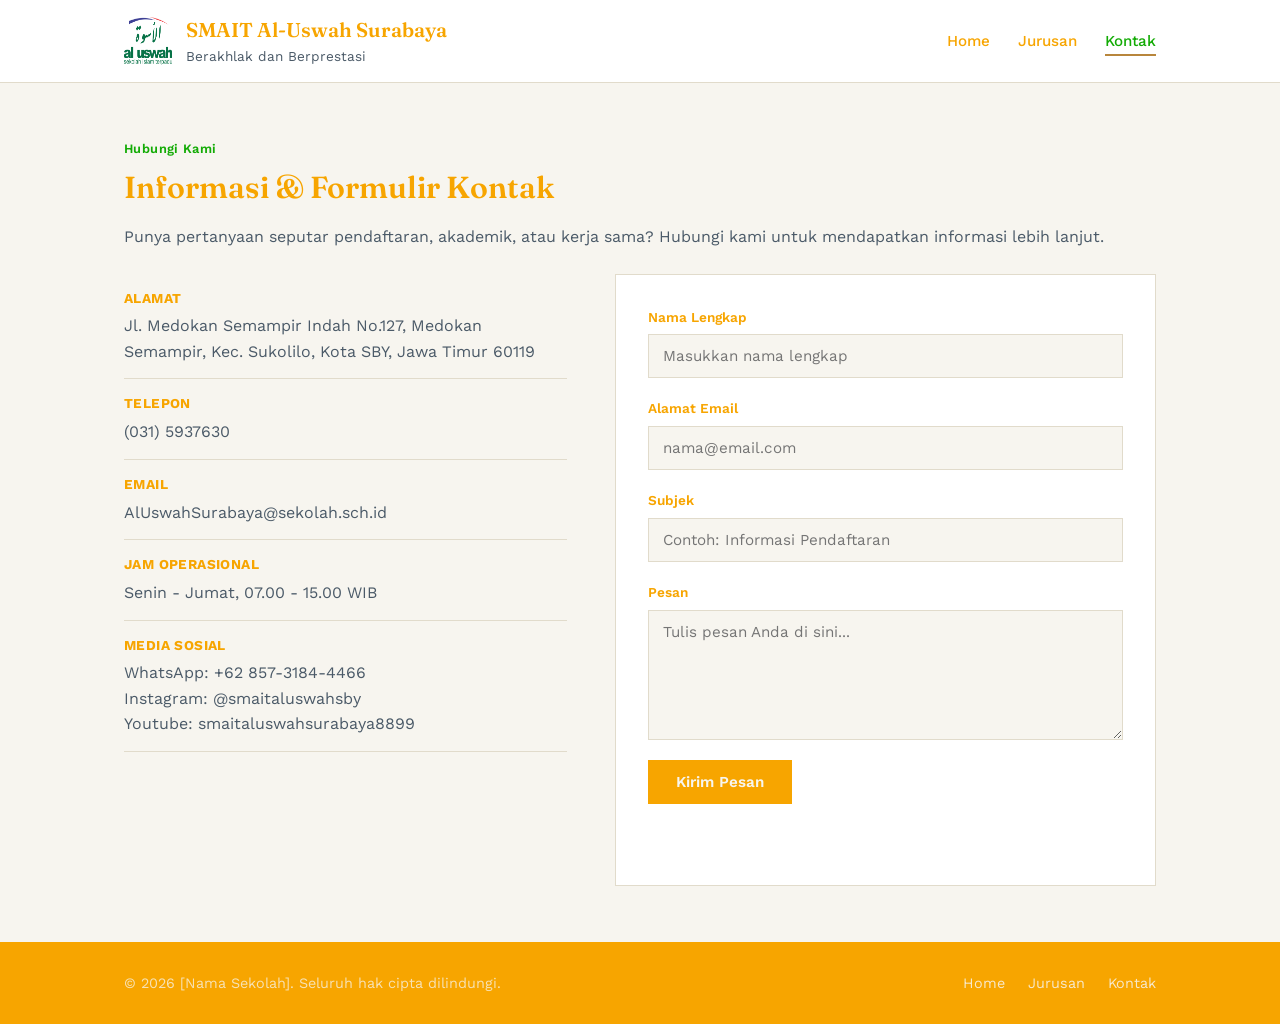
==== kontak.html @ 67301723 "first upload" ====
<!DOCTYPE html>
<html lang="id">
<head>
  <meta charset="UTF-8">
  <meta name="viewport" content="width=device-width, initial-scale=1.0">
  <title>SMAIT Al-Uswah Surabaya - Kontak</title>
  <link rel="stylesheet" href="style.css">
</head>
<body>

  <header class="site-header">
    <div class="container">
      <a href="index.html" class="brand">
        <img src="assets/logo.png" alt="Logo [Nama Sekolah]" onerror="this.src='assets/logo.svg'">
        <div class="brand-text">
          <div class="nama-sekolah">SMAIT Al-Uswah Surabaya</div>
          <div class="tagline">Berakhlak dan Berprestasi</div>
        </div>
      </a>

      <nav class="main-nav" aria-label="Menu utama">
        <ul>
          <li><a href="index.html">Home</a></li>
          <li><a href="jurusan.html">Jurusan</a></li>
          <li><a href="kontak.html" aria-current="page">Kontak</a></li>
        </ul>
      </nav>
    </div>
  </header>

  <section>
    <div class="container">
      <div class="kop-section">Hubungi Kami</div>
      <h2>Informasi &amp; Formulir Kontak</h2>
      <p>Punya pertanyaan seputar pendaftaran, akademik, atau kerja sama? Hubungi kami untuk mendapatkan informasi lebih lanjut.</p>

      <div class="kontak-grid">


        <div class="info-kontak">
          <ul>
            <li>
              <strong>Alamat</strong>
              Jl. Medokan Semampir Indah No.127, Medokan Semampir, Kec. Sukolilo, Kota SBY, Jawa Timur 60119
            </li>
            <li>
              <strong>Telepon</strong>
              (031) 5937630
            </li>
            <li>
              <strong>Email</strong>
              AlUswahSurabaya@sekolah.sch.id
            </li>
            <li>
              <strong>Jam Operasional</strong>
              Senin - Jumat, 07.00 - 15.00 WIB
            </li>
            <li>
              <strong>Media Sosial</strong>
                <ul>
                  WhatsApp: +62 857-3184-4466
                  <br>
                  Instagram: @smaitaluswahsby
                  <br>
                  Youtube: smaitaluswahsurabaya8899
                </ul>
            </li>
          </ul>

          <br><br><br><br><br>
        </div>

        <!-- ---- Form kontak ---- -->
        <form class="form-kontak" id="formKontak">
          <div class="field">
            <label for="nama">Nama Lengkap</label>
            <input type="text" id="nama" name="nama" placeholder="Masukkan nama lengkap" required>
          </div>

          <div class="field">
            <label for="email">Alamat Email</label>
            <input type="email" id="email" name="email" placeholder="nama@email.com" required>
          </div>

          <div class="field">
            <label for="subjek">Subjek</label>
            <input type="text" id="subjek" name="subjek" placeholder="Contoh: Informasi Pendaftaran">
          </div>

          <div class="field">
            <label for="pesan">Pesan</label>
            <textarea id="pesan" name="pesan" placeholder="Tulis pesan Anda di sini..." required></textarea>
          </div>

          <button type="submit" class="btn-kirim">Kirim Pesan</button>
          <p class="form-pesan" id="formPesan" aria-live="polite"></p>
        </form>

      </div>
    </div>
  </section>

  <footer class="site-footer">
    <div class="container">
      <p>&copy; <span id="tahun">2026</span> [Nama Sekolah]. Seluruh hak cipta dilindungi.</p>
      <nav class="footer-nav" aria-label="Menu footer">
        <a href="index.html">Home</a>
        <a href="jurusan.html">Jurusan</a>
        <a href="kontak.html">Kontak</a>
      </nav>
    </div>
  </footer>

  <script>
    document.getElementById('tahun').textContent = new Date().getFullYear();
    document.getElementById('formKontak').addEventListener('submit', function (e) {
      e.preventDefault();
      document.getElementById('formPesan').textContent =
        'Terima kasih, pesan Anda telah terkirim. Kami akan segera menghubungi Anda.';
      this.reset();
    });
  </script>

</body>
</html>
---- style.css ----
@import url('https://fonts.googleapis.com/css2?family=Fraunces:opsz,wght@9..144,500;9..144,600;9..144,700&family=Work+Sans:wght@400;500;600&display=swap');

:root {
  --bg: #F7F5EF;
  --surface: #FFFFFF;
  --ink: #f7a500;
  --ink-soft: #4B5A68;
  --accent: #B8863C;
  --accent-2: #13ab05;
  --line: #E1DBCB;

  --font-heading: 'Fraunces', Georgia, serif;
  --font-body: 'Work Sans', Arial, sans-serif;
}

* { box-sizing: border-box; }

html { scroll-behavior: smooth; }

body {
  margin: 0;
  font-family: var(--font-body);
  color: var(--ink);
  background: var(--bg);
  line-height: 1.6;
}

img { max-width: 100%; display: block; }

a { color: var(--accent-2); }

h1, h2, h3 {
  font-family: var(--font-heading);
  color: var(--ink);
  line-height: 1.2;
  margin: 0 0 0.6em;
}

h1 { font-size: clamp(1.9rem, 3vw, 2.6rem); font-weight: 600; }
h2 { font-size: clamp(1.4rem, 2.4vw, 1.9rem); font-weight: 600; }
h3 { font-size: 1.2rem; font-weight: 600; }

p { margin: 0 0 1em; color: var(--ink-soft); }

.container {
  width: 100%;
  max-width: 1080px;
  margin: 0 auto;
  padding: 0 24px;
}


.site-header {
  background: var(--surface);
  border-bottom: 1px solid var(--line);
  position: sticky;
  top: 0;
  z-index: 10;
}

.site-header .container {
  display: flex;
  align-items: center;
  justify-content: space-between;
  gap: 16px;
  padding-top: 14px;
  padding-bottom: 14px;
  flex-wrap: wrap;
}

.brand {
  display: flex;
  align-items: center;
  gap: 14px;
  text-decoration: none;
}

.brand img {
  width: 48px;
  height: 48px;
}

.brand-text .nama-sekolah {
  font-family: var(--font-heading);
  font-size: 1.25rem;
  font-weight: 600;
  color: var(--ink);
}

.brand-text .tagline {
  font-size: 0.85rem;
  color: var(--ink-soft);
}

nav.main-nav ul {
  list-style: none;
  display: flex;
  gap: 28px;
  margin: 0;
  padding: 0;
}

nav.main-nav a {
  text-decoration: none;
  color: var(--ink);
  font-weight: 500;
  font-size: 0.95rem;
  padding-bottom: 4px;
  border-bottom: 2px solid transparent;
  transition: border-color 0.15s ease, color 0.15s ease;
}

nav.main-nav a:hover,
nav.main-nav a[aria-current="page"] {
  color: var(--accent-2);
  border-bottom-color: var(--accent);
}


.hero {
  padding: 64px 0 48px;
  border-bottom: 1px solid var(--line);
}

.hero .container {
  display: grid;
  grid-template-columns: 1.1fr 0.9fr;
  gap: 48px;
  align-items: center;
}

.hero-foto {
  border: 1px solid var(--line);
  background: var(--surface);
  padding: 10px;
}

.hero-foto img {
  width: 100%;
  height: 320px;
  object-fit: cover;
}

.hero-foto figcaption {
  margin-top: 10px;
  font-size: 0.85rem;
  color: var(--ink-soft);
  text-align: center;
}

.kop-section {
  font-size: 0.8rem;
  letter-spacing: 0.03em;
  color: var(--accent-2);
  font-weight: 600;
  margin-bottom: 10px;
}


section {
  padding: 56px 0;
}

section + section {
  border-top: 1px solid var(--line);
}

.visi-misi-grid {
  display: grid;
  grid-template-columns: 1fr 1fr;
  gap: 32px;
  margin-top: 28px;
}

.visi-misi-grid .kotak {
  background: var(--surface);
  border: 1px solid var(--line);
  padding: 28px;
}

.visi-misi-grid ul,
.visi-misi-grid ol {
  padding-left: 1.2em;
  color: var(--ink-soft);
}

.visi-misi-grid li { margin-bottom: 0.5em; }

/* ---------- JURUSAN ---------- */

.jurusan-list {
  display: grid;
  grid-template-columns: repeat(2, 1fr);
  gap: 24px;
  margin-top: 24px;
}

.jurusan-card {
  background: var(--surface);
  border: 1px solid var(--line);
  padding: 24px;
}

.jurusan-card ul {
  padding-left: 1.2em;
  color: var(--ink-soft);
  margin: 0;
}

table.tabel-siswa {
  width: 100%;
  border-collapse: collapse;
  margin-top: 24px;
  background: var(--surface);
}

table.tabel-siswa caption {
  text-align: left;
  font-weight: 600;
  margin-bottom: 10px;
  color: var(--ink);
}

table.tabel-siswa th,
table.tabel-siswa td {
  border: 1px solid var(--line);
  padding: 12px 14px;
  text-align: left;
}

table.tabel-siswa thead th {
  background: var(--ink);
  color: var(--bg);
  font-weight: 600;
}

table.tabel-siswa tbody tr:nth-child(even) {
  background: rgba(184, 134, 60, 0.06);
}

table.tabel-siswa tfoot td {
  font-weight: 600;
  background: rgba(68, 94, 78, 0.08);
}


.kontak-grid {
  display: grid;
  grid-template-columns: 0.9fr 1.1fr;
  gap: 48px;
  margin-top: 24px;
}

.info-kontak ul {
  list-style: none;
  padding: 0;
  margin: 0;
}

.info-kontak li {
  padding: 14px 0;
  border-bottom: 1px solid var(--line);
  color: var(--ink-soft);
}

.info-kontak li strong {
  display: block;
  color: var(--ink);
  font-size: 0.85rem;
  text-transform: uppercase;
  letter-spacing: 0.03em;
  margin-bottom: 4px;
}

.peta-wrapper {
  margin-top: 24px;
  border: 1px solid var(--line);
  aspect-ratio: 16/9;
  overflow: hidden;
}

.peta-wrapper iframe {
  width: 100%;
  height: 100%;
  border: 0;
}

form.form-kontak {
  background: var(--surface);
  border: 1px solid var(--line);
  padding: 32px;
  display: flex;
  flex-direction: column;
  gap: 20px;
}

.field {
  display: flex;
  flex-direction: column;
  gap: 6px;
}

.field label {
  font-size: 0.85rem;
  font-weight: 600;
  color: var(--ink);
}

.field input,
.field textarea {
  font-family: var(--font-body);
  font-size: 0.95rem;
  padding: 12px 14px;
  border: 1px solid var(--line);
  background: var(--bg);
  color: var(--ink);
}

.field input:focus,
.field textarea:focus {
  outline: 2px solid var(--accent);
  outline-offset: 1px;
  border-color: var(--accent);
}

.field textarea {
  resize: vertical;
  min-height: 130px;
}

button.btn-kirim {
  align-self: flex-start;
  background: var(--ink);
  color: var(--bg);
  border: none;
  padding: 13px 28px;
  font-family: var(--font-body);
  font-size: 0.95rem;
  font-weight: 600;
  cursor: pointer;
  transition: background 0.15s ease;
}

button.btn-kirim:hover {
  background: var(--accent-2);
}

.form-pesan {
  font-size: 0.85rem;
  color: var(--accent-2);
  min-height: 1.2em;
}


footer.site-footer {
  background: var(--ink);
  color: var(--bg);
  padding: 28px 0;
  margin-top: 0;
}

footer.site-footer .container {
  display: flex;
  justify-content: space-between;
  align-items: center;
  flex-wrap: wrap;
  gap: 10px;
}

footer.site-footer p {
  margin: 0;
  color: rgba(247, 245, 239, 0.75);
  font-size: 0.9rem;
}

footer.site-footer .footer-nav a {
  color: rgba(247, 245, 239, 0.85);
  text-decoration: none;
  margin-left: 18px;
  font-size: 0.9rem;
}

footer.site-footer .footer-nav a:hover { color: var(--accent); }


@media (max-width: 760px) {
  .hero .container,
  .visi-misi-grid,
  .jurusan-list,
  .kontak-grid {
    grid-template-columns: 1fr;
  }

  nav.main-nav ul {
    gap: 18px;
    flex-wrap: wrap;
  }

  footer.site-footer .container {
    flex-direction: column;
    text-align: center;
  }

  footer.site-footer .footer-nav a:first-child { margin-left: 0; }
}
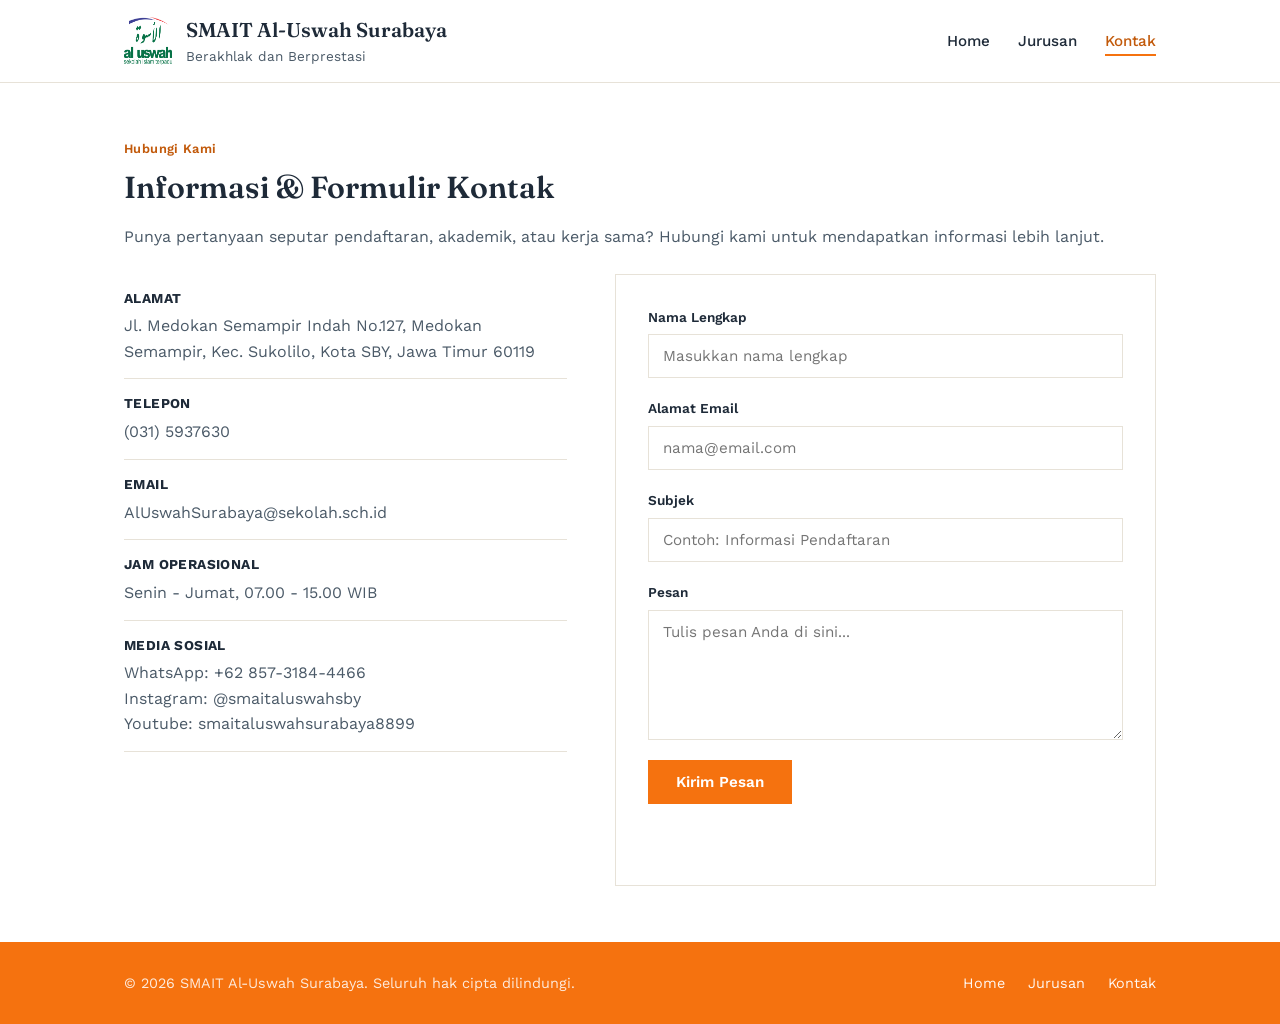
==== commit f1f5bc92: "tugas-4.1" ====
--- a/kontak.html
+++ b/kontak.html
@@ -102,7 +102,7 @@
 
   <footer class="site-footer">
     <div class="container">
-      <p>&copy; <span id="tahun">2026</span> [Nama Sekolah]. Seluruh hak cipta dilindungi.</p>
+      <p>&copy; <span id="tahun">2026</span> SMAIT Al-Uswah Surabaya. Seluruh hak cipta dilindungi.</p>
       <nav class="footer-nav" aria-label="Menu footer">
         <a href="index.html">Home</a>
         <a href="jurusan.html">Jurusan</a>
--- a/style.css
+++ b/style.css
@@ -1,13 +1,18 @@
+/* =========================================================
+   TEMPLATE WEBSITE PROFIL SEKOLAH
+   Ganti nilai di bagian :root untuk mengubah tema warna
+   ========================================================= */
+
 @import url('https://fonts.googleapis.com/css2?family=Fraunces:opsz,wght@9..144,500;9..144,600;9..144,700&family=Work+Sans:wght@400;500;600&display=swap');
 
 :root {
-  --bg: #F7F5EF;
+  --bg: #FFFFFF;
   --surface: #FFFFFF;
-  --ink: #f7a500;
+  --ink: #1E2A38;
   --ink-soft: #4B5A68;
-  --accent: #B8863C;
-  --accent-2: #13ab05;
-  --line: #E1DBCB;
+  --accent: #F5720F;
+  --accent-2: #C25A0B;
+  --line: #E7E2D8;
 
   --font-heading: 'Fraunces', Georgia, serif;
   --font-body: 'Work Sans', Arial, sans-serif;
@@ -49,6 +54,7 @@
   padding: 0 24px;
 }
 
+/* ---------- HEADER & NAVIGASI ---------- */
 
 .site-header {
   background: var(--surface);
@@ -116,6 +122,49 @@
   border-bottom-color: var(--accent);
 }
 
+/* ---------- FOTO LEBAR (BANNER) ---------- */
+
+.foto-lebar {
+  position: relative;
+  width: 100%;
+  height: 380px;
+  overflow: hidden;
+  border-bottom: 1px solid var(--line);
+  background: linear-gradient(135deg, var(--ink), var(--accent-2)); /* fallback selama foto asli belum dipasang */
+}
+
+.foto-lebar img {
+  width: 100%;
+  height: 100%;
+  object-fit: cover;
+  object-position: center;
+}
+
+.foto-lebar-overlay {
+  position: absolute;
+  inset: 0;
+  background: linear-gradient(180deg, rgba(30,42,56,0) 40%, rgba(30,42,56,0.75) 100%);
+  display: flex;
+  align-items: flex-end;
+  padding: 28px 24px;
+}
+
+.foto-lebar-overlay p {
+  color: var(--bg);
+  font-family: var(--font-heading);
+  font-size: clamp(1.2rem, 2.4vw, 1.7rem);
+  font-weight: 600;
+  margin: 0;
+  max-width: 1080px;
+  margin-inline: auto;
+  width: 100%;
+}
+
+@media (max-width: 600px) {
+  .foto-lebar { height: 240px; }
+}
+
+/* ---------- HERO / SAMBUTAN ---------- */
 
 .hero {
   padding: 64px 0 48px;
@@ -156,6 +205,7 @@
   margin-bottom: 10px;
 }
 
+/* ---------- SECTION UMUM ---------- */
 
 section {
   padding: 56px 0;
@@ -186,6 +236,52 @@
 
 .visi-misi-grid li { margin-bottom: 0.5em; }
 
+/* ---------- PRESTASI ---------- */
+
+.prestasi-grid {
+  display: grid;
+  grid-template-columns: repeat(2, 1fr);
+  gap: 24px;
+  margin-top: 24px;
+}
+
+.prestasi-card {
+  background: var(--surface);
+  border: 1px solid var(--line);
+  border-left: 4px solid var(--accent);
+  overflow: hidden;
+}
+
+.prestasi-card img {
+  width: 100%;
+  height: auto;
+}
+
+.prestasi-isi {
+  padding: 18px 22px 22px;
+}
+
+.prestasi-tahun {
+  display: inline-block;
+  font-size: 0.8rem;
+  font-weight: 600;
+  color: var(--accent-2);
+  letter-spacing: 0.03em;
+  margin-bottom: 8px;
+}
+
+.prestasi-card h3 {
+  margin-bottom: 6px;
+}
+
+.prestasi-card p {
+  margin: 0;
+}
+
+@media (max-width: 760px) {
+  .prestasi-grid { grid-template-columns: 1fr; }
+}
+
 /* ---------- JURUSAN ---------- */
 
 .jurusan-list {
@@ -243,6 +339,7 @@
   background: rgba(68, 94, 78, 0.08);
 }
 
+/* ---------- KONTAK ---------- */
 
 .kontak-grid {
   display: grid;
@@ -330,8 +427,8 @@
 
 button.btn-kirim {
   align-self: flex-start;
-  background: var(--ink);
-  color: var(--bg);
+  background: var(--accent);
+  color: #FFFFFF;
   border: none;
   padding: 13px 28px;
   font-family: var(--font-body);
@@ -351,10 +448,11 @@
   min-height: 1.2em;
 }
 
+/* ---------- FOOTER ---------- */
 
 footer.site-footer {
-  background: var(--ink);
-  color: var(--bg);
+  background: var(--accent);
+  color: #FFFFFF;
   padding: 28px 0;
   margin-top: 0;
 }
@@ -369,19 +467,20 @@
 
 footer.site-footer p {
   margin: 0;
-  color: rgba(247, 245, 239, 0.75);
+  color: rgba(255, 255, 255, 0.85);
   font-size: 0.9rem;
 }
 
 footer.site-footer .footer-nav a {
-  color: rgba(247, 245, 239, 0.85);
+  color: rgba(255, 255, 255, 0.95);
   text-decoration: none;
   margin-left: 18px;
   font-size: 0.9rem;
 }
 
-footer.site-footer .footer-nav a:hover { color: var(--accent); }
-
+footer.site-footer .footer-nav a:hover { color: var(--ink); }
+
+/* ---------- RESPONSIVE ---------- */
 
 @media (max-width: 760px) {
   .hero .container,
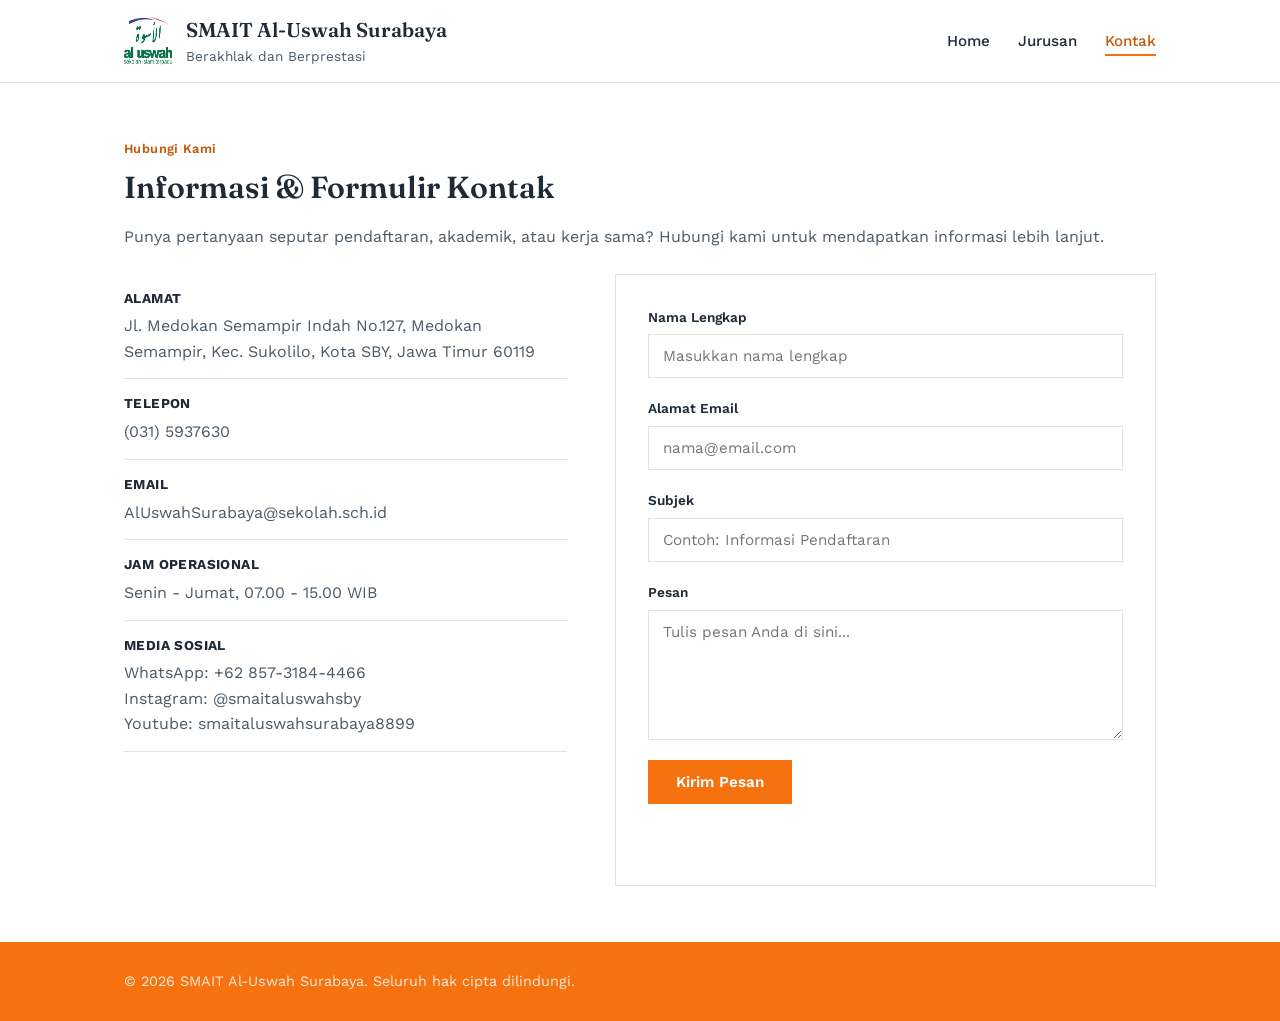
==== commit 2a48855d: "tugas-4.2" ====
--- a/kontak.html
+++ b/kontak.html
@@ -103,11 +103,6 @@
   <footer class="site-footer">
     <div class="container">
       <p>&copy; <span id="tahun">2026</span> SMAIT Al-Uswah Surabaya. Seluruh hak cipta dilindungi.</p>
-      <nav class="footer-nav" aria-label="Menu footer">
-        <a href="index.html">Home</a>
-        <a href="jurusan.html">Jurusan</a>
-        <a href="kontak.html">Kontak</a>
-      </nav>
     </div>
   </footer>
 
